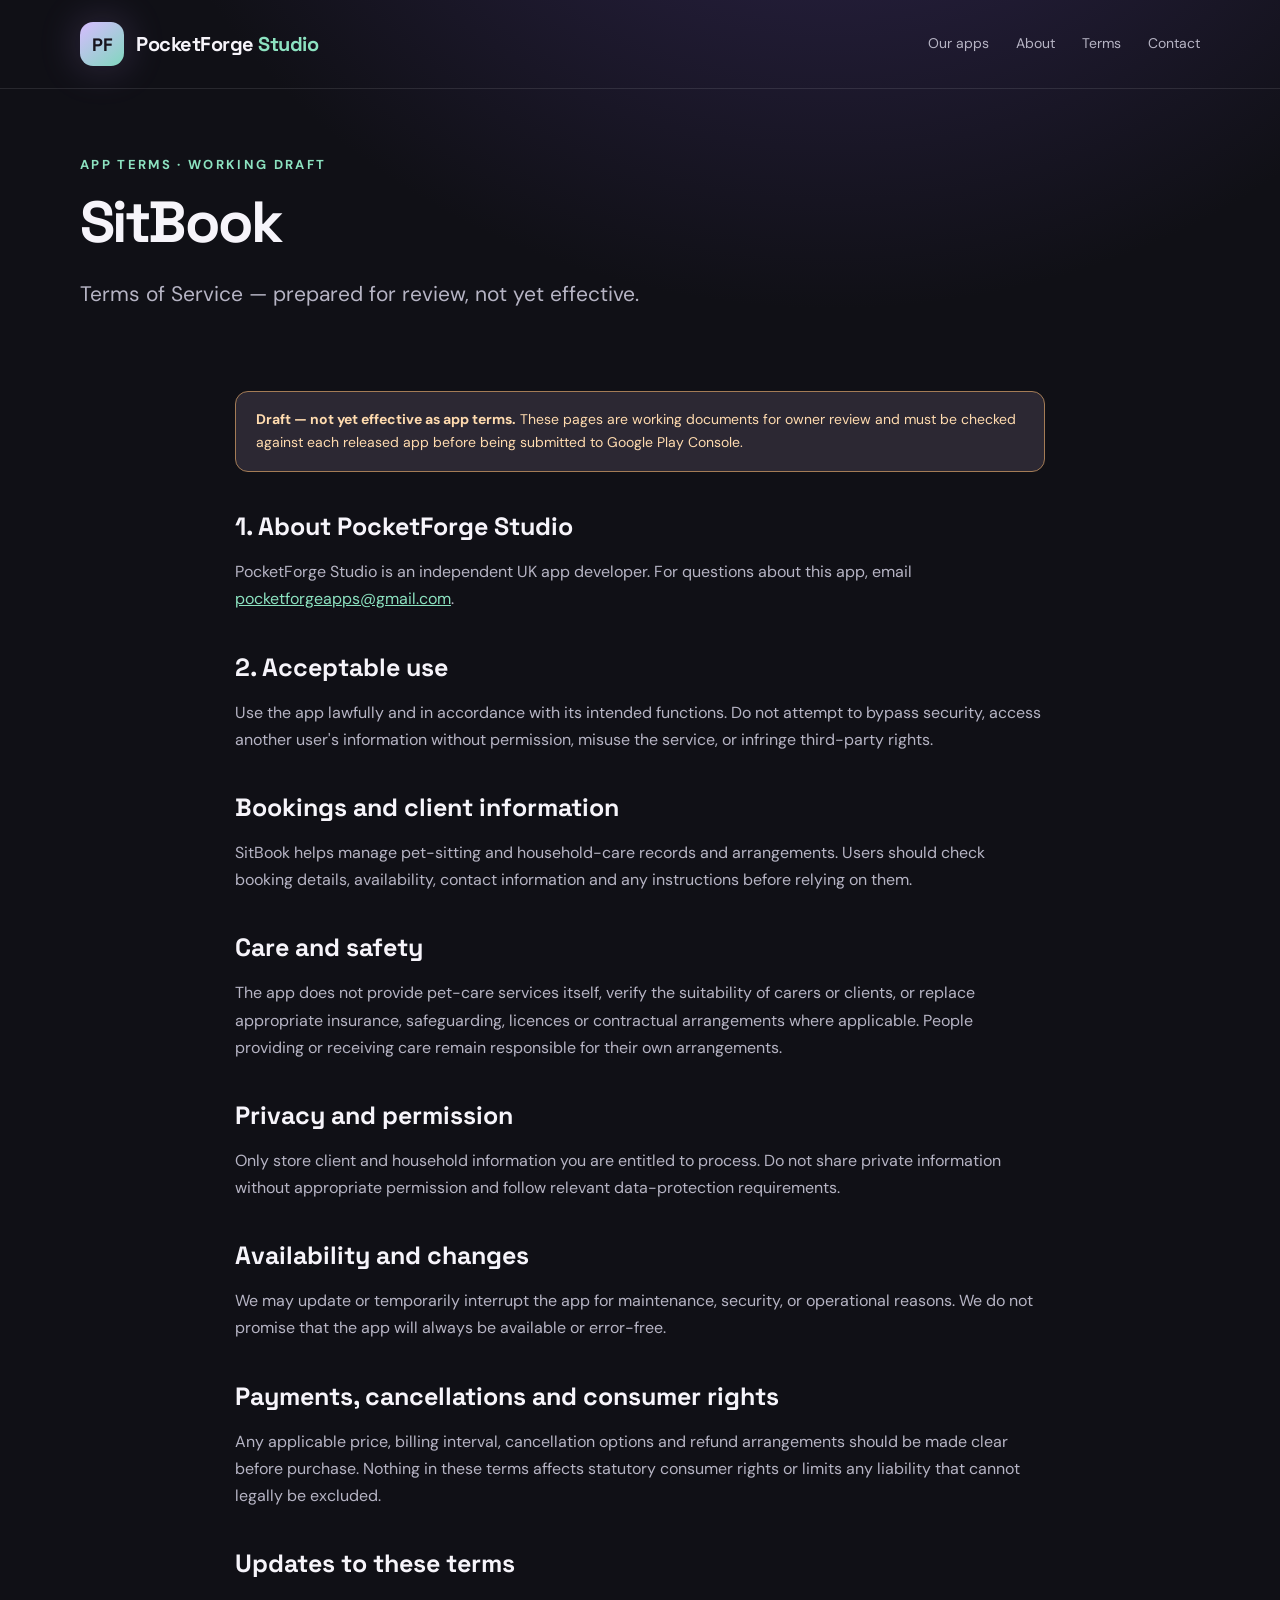
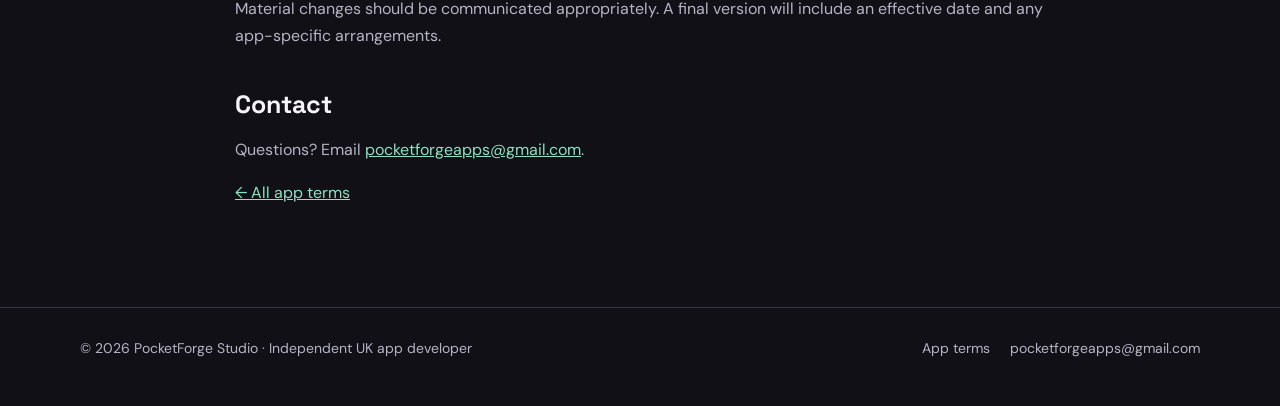
==== terms/sitbook/index.html @ 23cbc13c "Add PocketForge Studio website: terms/sitbook/index.html" ====
<!doctype html><html lang="en-GB"><head><meta charset="utf-8"><meta name="viewport" content="width=device-width, initial-scale=1"><meta name="theme-color" content="#101016"><meta name="description" content="Working draft Terms of Service for SitBook."><title>SitBook — Draft Terms of Service | PocketForge Studio</title><link rel="stylesheet" href="../../assets/style.css"></head><body><a class="skip" href="#main">Skip to content</a><header class="site-header"><div class="container nav"><a class="brand" href="../../index.html" aria-label="PocketForge Studio home"><span class="brand-mark">PF</span><span>PocketForge <span>Studio</span></span></a><nav class="nav-links" aria-label="Main navigation"><a href="../../index.html#apps">Our apps</a><a href="../../index.html#about">About</a><a href="../../terms/">Terms</a><a href="mailto:pocketforgeapps@gmail.com">Contact</a></nav></div></header><main id="main"><section class="page-hero"><div class="container"><div class="eyebrow">App terms · Working draft</div><h1>SitBook</h1><p class="lead">Terms of Service — prepared for review, not yet effective.</p></div></section><div class="container prose"><div class="notice"><strong>Draft — not yet effective as app terms.</strong> These pages are working documents for owner review and must be checked against each released app before being submitted to Google Play Console.</div><h2>1. About PocketForge Studio</h2><p>PocketForge Studio is an independent UK app developer. For questions about this app, email <a href="mailto:pocketforgeapps@gmail.com">pocketforgeapps@gmail.com</a>.</p><h2>2. Acceptable use</h2><p>Use the app lawfully and in accordance with its intended functions. Do not attempt to bypass security, access another user's information without permission, misuse the service, or infringe third-party rights.</p><h2>Bookings and client information</h2><p>SitBook helps manage pet-sitting and household-care records and arrangements. Users should check booking details, availability, contact information and any instructions before relying on them.</p><h2>Care and safety</h2><p>The app does not provide pet-care services itself, verify the suitability of carers or clients, or replace appropriate insurance, safeguarding, licences or contractual arrangements where applicable. People providing or receiving care remain responsible for their own arrangements.</p><h2>Privacy and permission</h2><p>Only store client and household information you are entitled to process. Do not share private information without appropriate permission and follow relevant data-protection requirements.</p><h2>Availability and changes</h2><p>We may update or temporarily interrupt the app for maintenance, security, or operational reasons. We do not promise that the app will always be available or error-free.</p><h2>Payments, cancellations and consumer rights</h2><p>Any applicable price, billing interval, cancellation options and refund arrangements should be made clear before purchase. Nothing in these terms affects statutory consumer rights or limits any liability that cannot legally be excluded.</p><h2>Updates to these terms</h2><p>Material changes should be communicated appropriately. A final version will include an effective date and any app-specific arrangements.</p><h2>Contact</h2><p>Questions? Email <a href="mailto:pocketforgeapps@gmail.com">pocketforgeapps@gmail.com</a>.</p><p><a href="../">← All app terms</a></p></div></main><footer class="footer"><div class="container footer-inner"><span>© 2026 PocketForge Studio · Independent UK app developer</span><div class="footer-links"><a href="../../terms/">App terms</a><a href="mailto:pocketforgeapps@gmail.com">pocketforgeapps@gmail.com</a></div></div></footer></body></html>
---- assets/style.css ----
@import url('https://fonts.googleapis.com/css2?family=DM+Sans:wght@400;500;600;700&family=Space+Grotesk:wght@500;600;700&display=swap');
:root{color-scheme:dark;--bg:#101016;--panel:#1a1b25;--ink:#f6f4fa;--muted:#b6b4c4;--line:#393849;--violet:#b693ff;--mint:#8ce2c0;--amber:#ffc885}
*{box-sizing:border-box}html{scroll-behavior:smooth}body{margin:0;background:radial-gradient(ellipse 70% 38% at 65% -15%,#322753 0%,transparent 80%),var(--bg);color:var(--ink);font:16px/1.7 'DM Sans',system-ui,sans-serif}
a{color:inherit}a:focus-visible{outline:3px solid var(--mint);outline-offset:4px}.container{width:min(1120px,calc(100% - 42px));margin-inline:auto}
.skip{position:absolute;top:-100px;left:8px;padding:12px;background:white;color:black;z-index:10}.skip:focus{top:8px}
.site-header{border-bottom:1px solid rgba(255,255,255,.1)}.nav{display:flex;align-items:center;justify-content:space-between;gap:20px;min-height:88px}
.brand{display:inline-flex;align-items:center;gap:12px;text-decoration:none;font:700 20px/1 'Space Grotesk',sans-serif;letter-spacing:-.5px}
.brand-mark{display:grid;place-items:center;width:44px;height:44px;background:linear-gradient(140deg,#d7bcff,#80d7be);color:#18151e;border-radius:13px;font:700 18px 'Space Grotesk',sans-serif;box-shadow:0 0 42px #ba91f63d}.brand span span{color:var(--mint)}
.nav-links{display:flex;gap:27px;flex-wrap:wrap}.nav-links a{text-decoration:none;font-size:14px;color:var(--muted)}.nav-links a:hover{color:white}
.hero{padding:105px 0 75px}.eyebrow{color:var(--mint);font-size:13px;text-transform:uppercase;letter-spacing:.18em;font-weight:700}
.hero h1{font:700 clamp(43px,7vw,82px)/1.08 'Space Grotesk',sans-serif;letter-spacing:-.055em;max-width:850px;margin:22px 0 23px}
.gradient{background:linear-gradient(90deg,#cebbff 3%,#86e2c4 90%);color:transparent;background-clip:text}
.lead{color:var(--muted);font-size:clamp(17px,2vw,21px);max-width:660px;line-height:1.75}
.actions{display:flex;gap:12px;flex-wrap:wrap;margin-top:33px}.button{display:inline-block;padding:13px 21px;border-radius:12px;font-weight:700;text-decoration:none;background:var(--violet);color:#171321}.button.secondary{background:transparent;color:white;border:1px solid var(--line)}
.section{padding:55px 0 90px}.section h2{font:700 clamp(30px,4vw,44px)/1.2 'Space Grotesk',sans-serif;letter-spacing:-.045em;margin:10px 0 12px}.section-intro{max-width:650px;color:var(--muted);margin-bottom:38px}
.card-grid{display:grid;grid-template-columns:repeat(2,minmax(0,1fr));gap:17px}.app-card{border:1px solid var(--line);background:linear-gradient(150deg,#232330,#191a22 66%);border-radius:22px;padding:30px;min-height:245px;display:flex;flex-direction:column;align-items:flex-start}
.app-icon{display:grid;place-items:center;width:52px;height:52px;border-radius:15px;font-size:27px;background:#363046}.app-card h3{font:700 25px 'Space Grotesk',sans-serif;letter-spacing:-.035em;margin:18px 0 6px}.app-card p{color:var(--muted);margin:0 0 20px}.app-card a{margin-top:auto;color:var(--mint);text-decoration:none;font-weight:700}.tag{font-size:11px;font-weight:700;text-transform:uppercase;letter-spacing:.08em;color:var(--amber);border:1px solid #6a5640;padding:4px 9px;border-radius:100px;margin-top:15px}
.feature{padding:30px;background:linear-gradient(115deg,#29283c,#20282d);border:1px solid #464258;border-radius:20px}.feature h3{font:700 25px 'Space Grotesk',sans-serif;letter-spacing:-.025em;margin:0 0 12px}.feature p{color:var(--muted);margin:0}
.footer{border-top:1px solid var(--line);padding:29px 0 45px;color:var(--muted);font-size:14px}.footer-inner{display:flex;justify-content:space-between;gap:20px;flex-wrap:wrap}.footer a{text-decoration:none;color:var(--muted)}.footer a:hover{color:white}.footer-links{display:flex;gap:20px;flex-wrap:wrap}
.page-hero{padding:65px 0 25px}.page-hero h1{font:700 clamp(38px,6vw,58px)/1.1 'Space Grotesk',sans-serif;letter-spacing:-.045em;max-width:900px;margin:15px 0}.prose{max-width:810px;padding:10px 0 85px}.prose h2{font:700 25px 'Space Grotesk',sans-serif;margin:38px 0 10px}.prose p,.prose li{color:var(--muted)}.prose a{color:var(--mint)}
.notice{background:#2c2833;border:1px solid #a47c56;color:#ffdbaf;padding:16px 20px;border-radius:13px;font-size:14px;margin:22px 0}.muted{color:var(--muted)}.legal-grid{display:grid;grid-template-columns:repeat(2,1fr);gap:14px}.legal-link{border:1px solid var(--line);border-radius:16px;background:var(--panel);padding:23px;text-decoration:none}.legal-link:hover{border-color:var(--violet)}.legal-link strong{display:block}.legal-link small{color:var(--muted)}
@media(max-width:700px){.nav{align-items:flex-start;flex-direction:column;padding:19px 0}.nav-links{gap:17px}.hero{padding:66px 0 38px}.card-grid,.legal-grid{grid-template-columns:1fr}.section{padding:45px 0 65px}.app-card{min-height:220px}.footer-inner{flex-direction:column}}@media(prefers-reduced-motion:reduce){html{scroll-behavior:auto}}
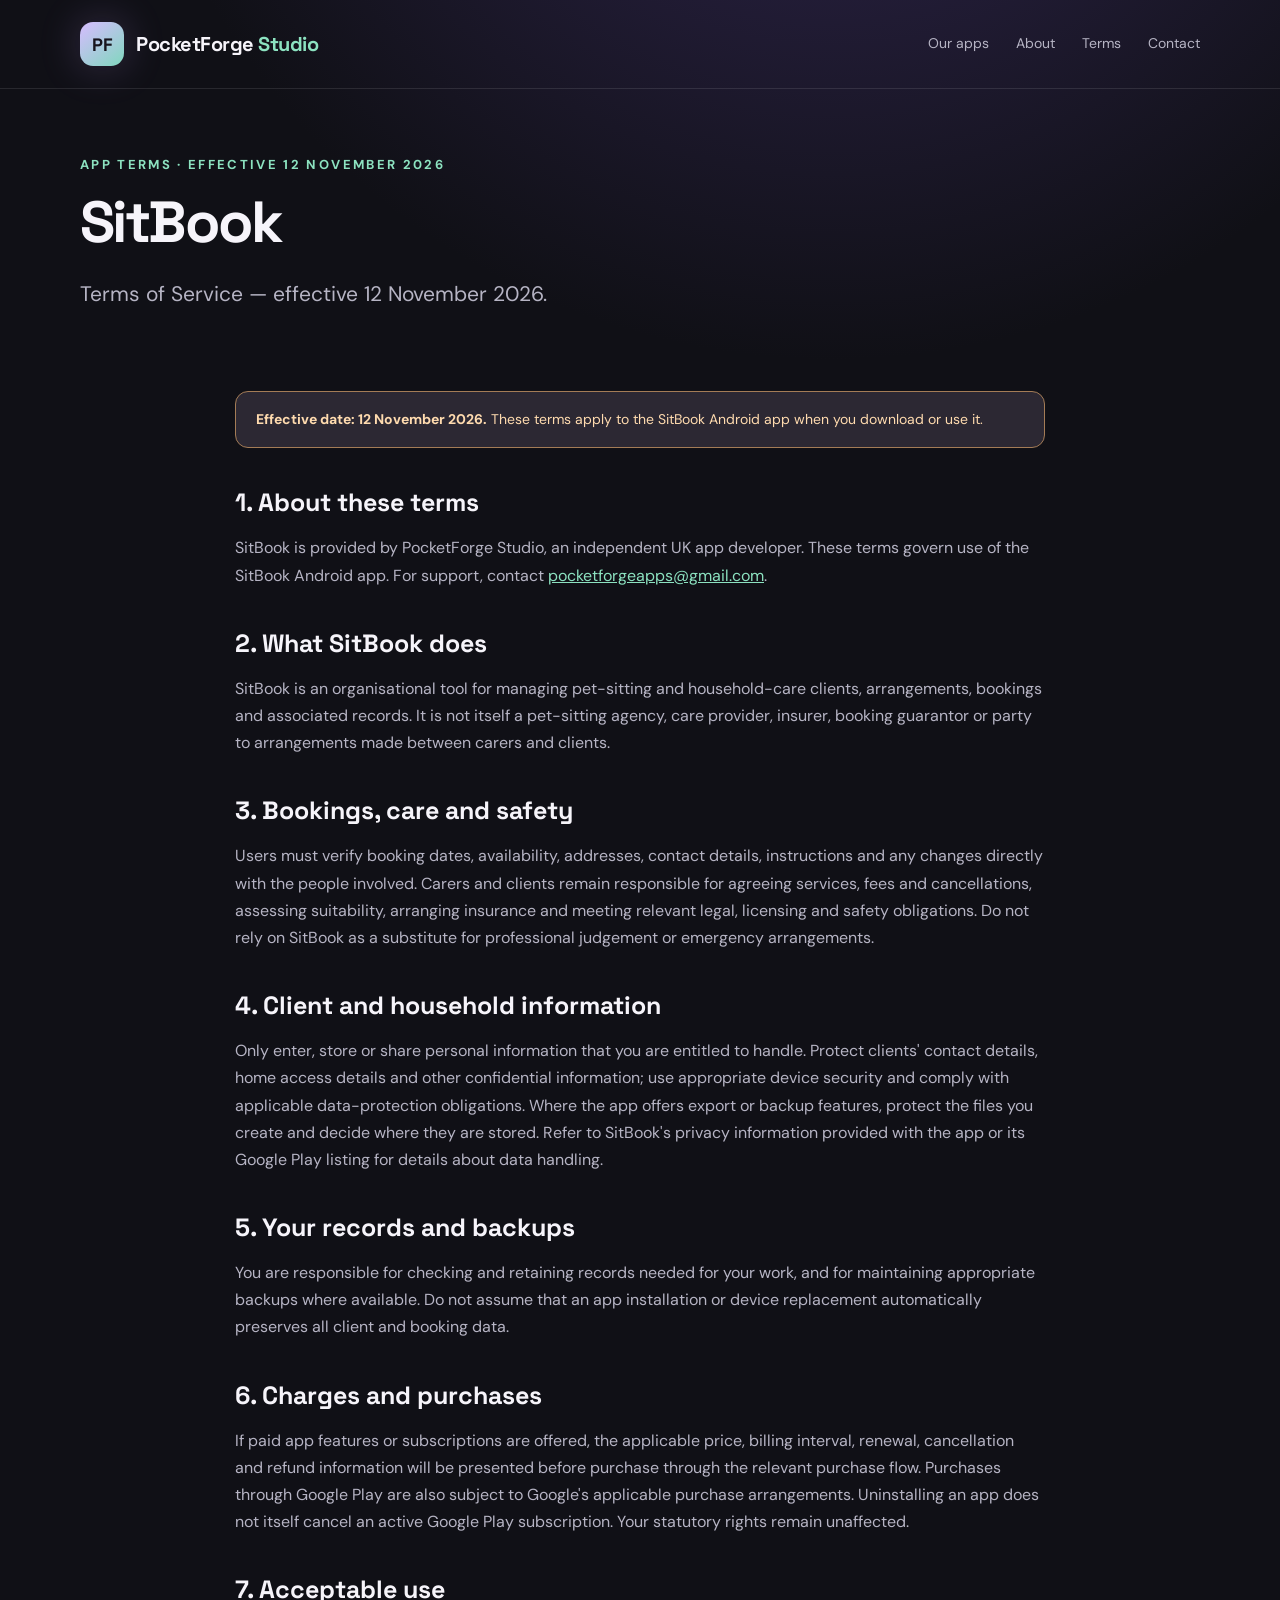
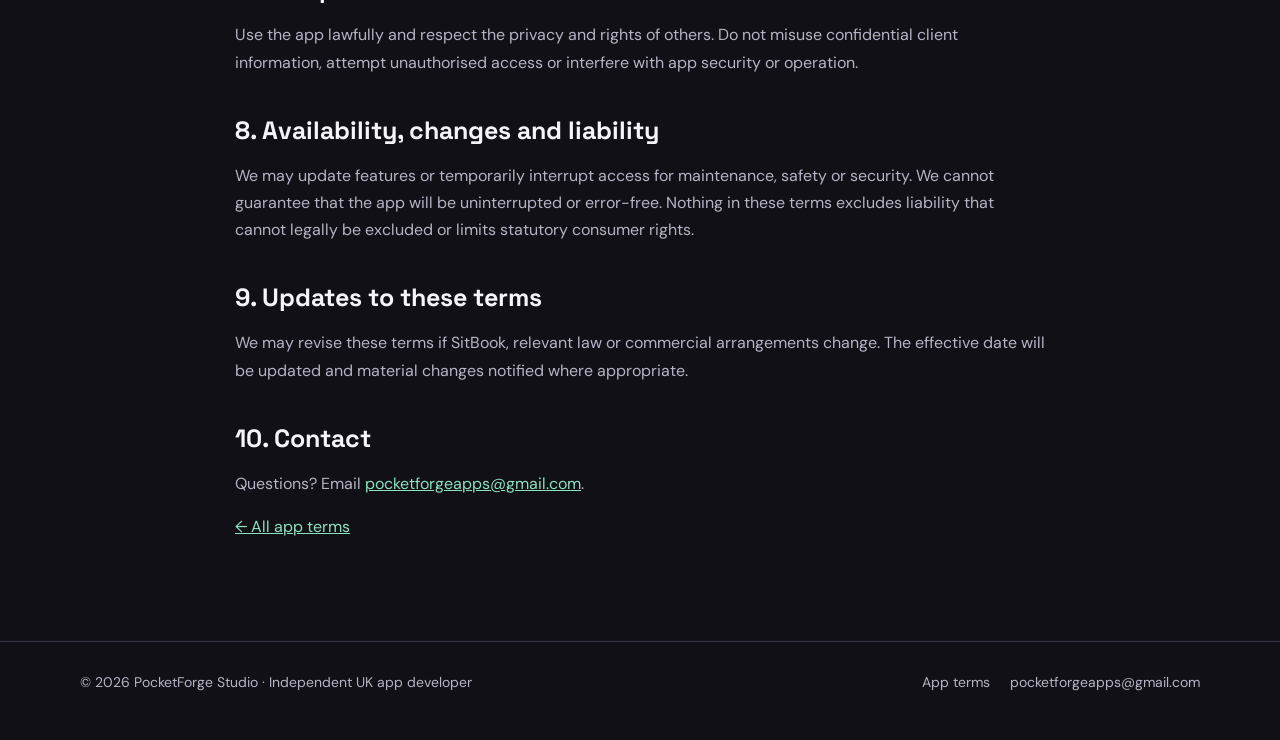
==== commit d01266bc: "Publish effective SitBook terms of service" ====
--- a/terms/sitbook/index.html
+++ b/terms/sitbook/index.html
@@ -1 +1,12 @@
-<!doctype html><html lang="en-GB"><head><meta charset="utf-8"><meta name="viewport" content="width=device-width, initial-scale=1"><meta name="theme-color" content="#101016"><meta name="description" content="Working draft Terms of Service for SitBook."><title>SitBook — Draft Terms of Service | PocketForge Studio</title><link rel="stylesheet" href="../../assets/style.css"></head><body><a class="skip" href="#main">Skip to content</a><header class="site-header"><div class="container nav"><a class="brand" href="../../index.html" aria-label="PocketForge Studio home"><span class="brand-mark">PF</span><span>PocketForge <span>Studio</span></span></a><nav class="nav-links" aria-label="Main navigation"><a href="../../index.html#apps">Our apps</a><a href="../../index.html#about">About</a><a href="../../terms/">Terms</a><a href="mailto:pocketforgeapps@gmail.com">Contact</a></nav></div></header><main id="main"><section class="page-hero"><div class="container"><div class="eyebrow">App terms · Working draft</div><h1>SitBook</h1><p class="lead">Terms of Service — prepared for review, not yet effective.</p></div></section><div class="container prose"><div class="notice"><strong>Draft — not yet effective as app terms.</strong> These pages are working documents for owner review and must be checked against each released app before being submitted to Google Play Console.</div><h2>1. About PocketForge Studio</h2><p>PocketForge Studio is an independent UK app developer. For questions about this app, email <a href="mailto:pocketforgeapps@gmail.com">pocketforgeapps@gmail.com</a>.</p><h2>2. Acceptable use</h2><p>Use the app lawfully and in accordance with its intended functions. Do not attempt to bypass security, access another user's information without permission, misuse the service, or infringe third-party rights.</p><h2>Bookings and client information</h2><p>SitBook helps manage pet-sitting and household-care records and arrangements. Users should check booking details, availability, contact information and any instructions before relying on them.</p><h2>Care and safety</h2><p>The app does not provide pet-care services itself, verify the suitability of carers or clients, or replace appropriate insurance, safeguarding, licences or contractual arrangements where applicable. People providing or receiving care remain responsible for their own arrangements.</p><h2>Privacy and permission</h2><p>Only store client and household information you are entitled to process. Do not share private information without appropriate permission and follow relevant data-protection requirements.</p><h2>Availability and changes</h2><p>We may update or temporarily interrupt the app for maintenance, security, or operational reasons. We do not promise that the app will always be available or error-free.</p><h2>Payments, cancellations and consumer rights</h2><p>Any applicable price, billing interval, cancellation options and refund arrangements should be made clear before purchase. Nothing in these terms affects statutory consumer rights or limits any liability that cannot legally be excluded.</p><h2>Updates to these terms</h2><p>Material changes should be communicated appropriately. A final version will include an effective date and any app-specific arrangements.</p><h2>Contact</h2><p>Questions? Email <a href="mailto:pocketforgeapps@gmail.com">pocketforgeapps@gmail.com</a>.</p><p><a href="../">← All app terms</a></p></div></main><footer class="footer"><div class="container footer-inner"><span>© 2026 PocketForge Studio · Independent UK app developer</span><div class="footer-links"><a href="../../terms/">App terms</a><a href="mailto:pocketforgeapps@gmail.com">pocketforgeapps@gmail.com</a></div></div></footer></body></html>
+<!doctype html><html lang="en-GB"><head><meta charset="utf-8"><meta name="viewport" content="width=device-width, initial-scale=1"><meta name="theme-color" content="#101016"><meta name="description" content="Terms of Service for SitBook."><title>SitBook — Terms of Service | PocketForge Studio</title><link rel="stylesheet" href="../../assets/style.css"></head><body><a class="skip" href="#main">Skip to content</a><header class="site-header"><div class="container nav"><a class="brand" href="../../index.html" aria-label="PocketForge Studio home"><span class="brand-mark">PF</span><span>PocketForge <span>Studio</span></span></a><nav class="nav-links" aria-label="Main navigation"><a href="../../index.html#apps">Our apps</a><a href="../../index.html#about">About</a><a href="../../terms/">Terms</a><a href="mailto:pocketforgeapps@gmail.com">Contact</a></nav></div></header><main id="main"><section class="page-hero"><div class="container"><div class="eyebrow">App terms · Effective 12 November 2026</div><h1>SitBook</h1><p class="lead">Terms of Service — effective 12 November 2026.</p></div></section><div class="container prose">
+<div class="notice"><strong>Effective date: 12 November 2026.</strong> These terms apply to the SitBook Android app when you download or use it.</div>
+<h2>1. About these terms</h2><p>SitBook is provided by PocketForge Studio, an independent UK app developer. These terms govern use of the SitBook Android app. For support, contact <a href="mailto:pocketforgeapps@gmail.com">pocketforgeapps@gmail.com</a>.</p>
+<h2>2. What SitBook does</h2><p>SitBook is an organisational tool for managing pet-sitting and household-care clients, arrangements, bookings and associated records. It is not itself a pet-sitting agency, care provider, insurer, booking guarantor or party to arrangements made between carers and clients.</p>
+<h2>3. Bookings, care and safety</h2><p>Users must verify booking dates, availability, addresses, contact details, instructions and any changes directly with the people involved. Carers and clients remain responsible for agreeing services, fees and cancellations, assessing suitability, arranging insurance and meeting relevant legal, licensing and safety obligations. Do not rely on SitBook as a substitute for professional judgement or emergency arrangements.</p>
+<h2>4. Client and household information</h2><p>Only enter, store or share personal information that you are entitled to handle. Protect clients' contact details, home access details and other confidential information; use appropriate device security and comply with applicable data-protection obligations. Where the app offers export or backup features, protect the files you create and decide where they are stored. Refer to SitBook's privacy information provided with the app or its Google Play listing for details about data handling.</p>
+<h2>5. Your records and backups</h2><p>You are responsible for checking and retaining records needed for your work, and for maintaining appropriate backups where available. Do not assume that an app installation or device replacement automatically preserves all client and booking data.</p>
+<h2>6. Charges and purchases</h2><p>If paid app features or subscriptions are offered, the applicable price, billing interval, renewal, cancellation and refund information will be presented before purchase through the relevant purchase flow. Purchases through Google Play are also subject to Google's applicable purchase arrangements. Uninstalling an app does not itself cancel an active Google Play subscription. Your statutory rights remain unaffected.</p>
+<h2>7. Acceptable use</h2><p>Use the app lawfully and respect the privacy and rights of others. Do not misuse confidential client information, attempt unauthorised access or interfere with app security or operation.</p>
+<h2>8. Availability, changes and liability</h2><p>We may update features or temporarily interrupt access for maintenance, safety or security. We cannot guarantee that the app will be uninterrupted or error-free. Nothing in these terms excludes liability that cannot legally be excluded or limits statutory consumer rights.</p>
+<h2>9. Updates to these terms</h2><p>We may revise these terms if SitBook, relevant law or commercial arrangements change. The effective date will be updated and material changes notified where appropriate.</p>
+<h2>10. Contact</h2><p>Questions? Email <a href="mailto:pocketforgeapps@gmail.com">pocketforgeapps@gmail.com</a>.</p><p><a href="../">← All app terms</a></p></div></main><footer class="footer"><div class="container footer-inner"><span>© 2026 PocketForge Studio · Independent UK app developer</span><div class="footer-links"><a href="../../terms/">App terms</a><a href="mailto:pocketforgeapps@gmail.com">pocketforgeapps@gmail.com</a></div></div></footer></body></html>
